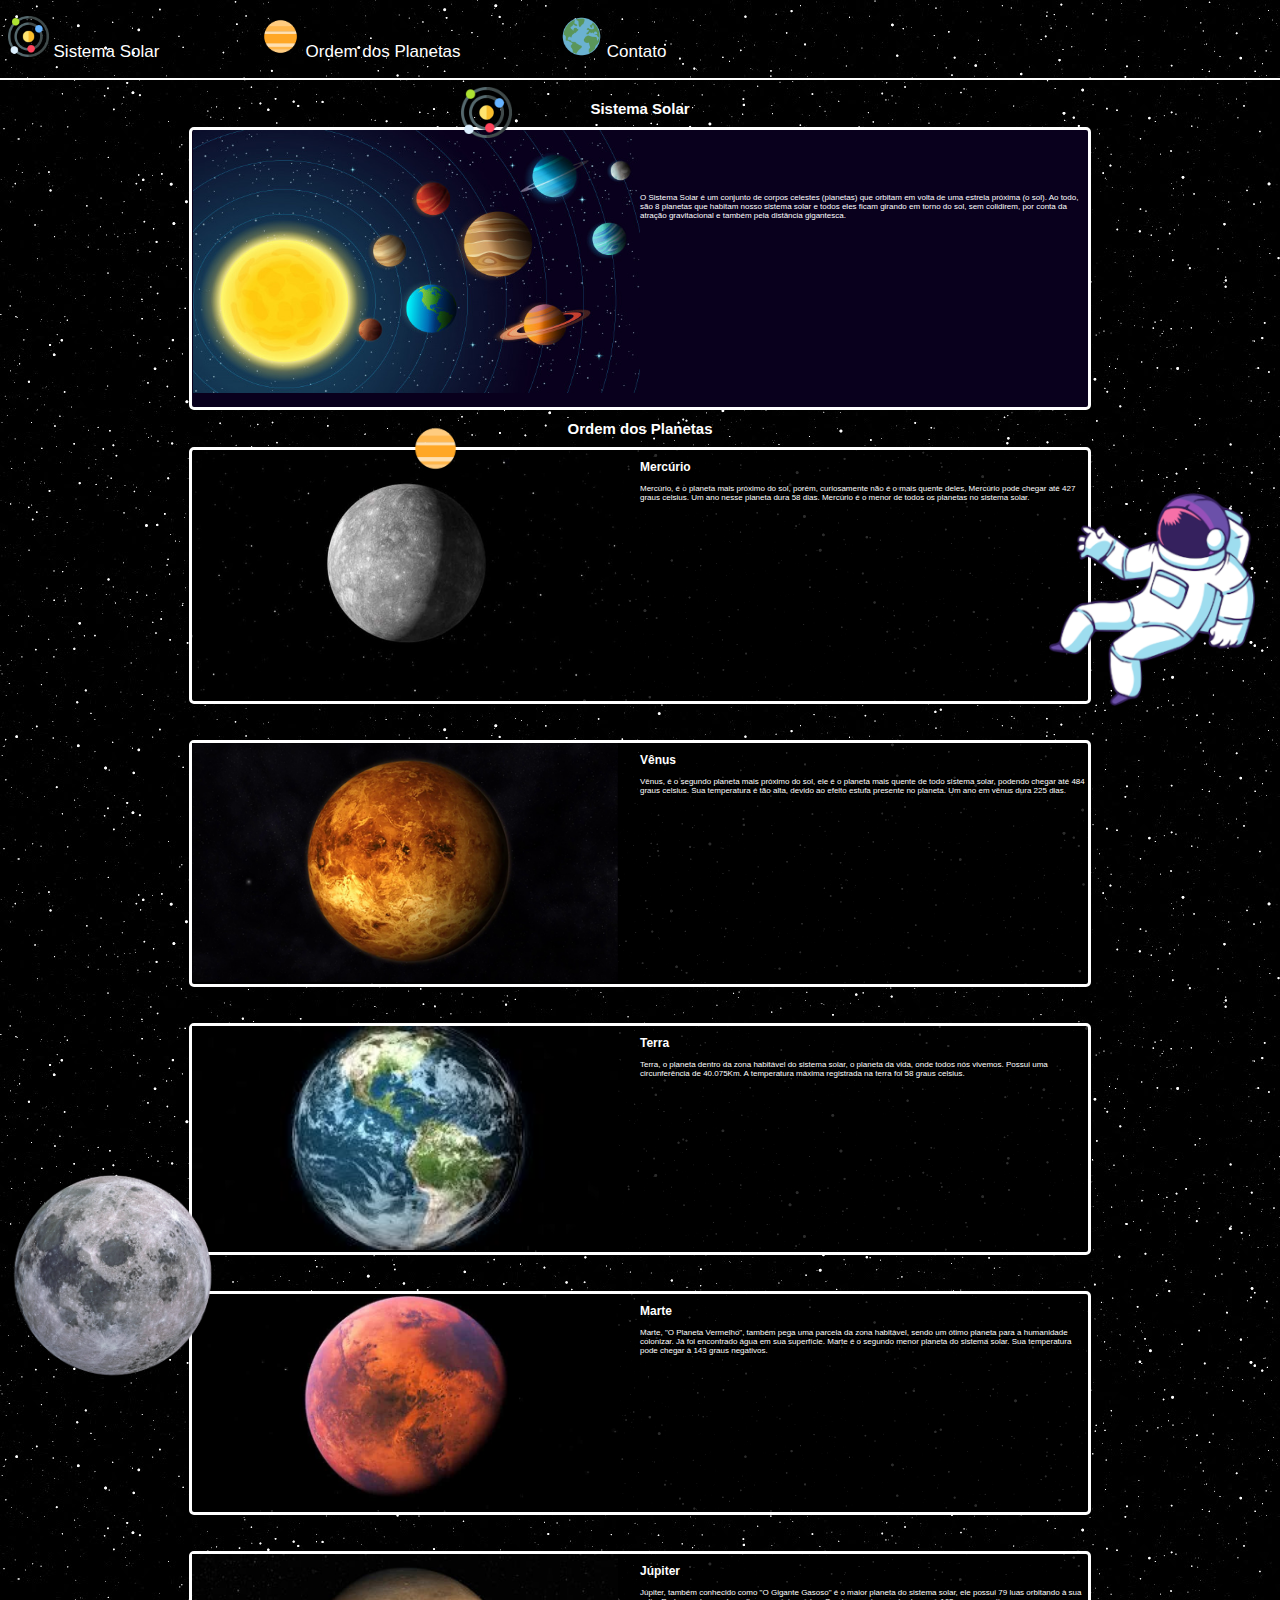
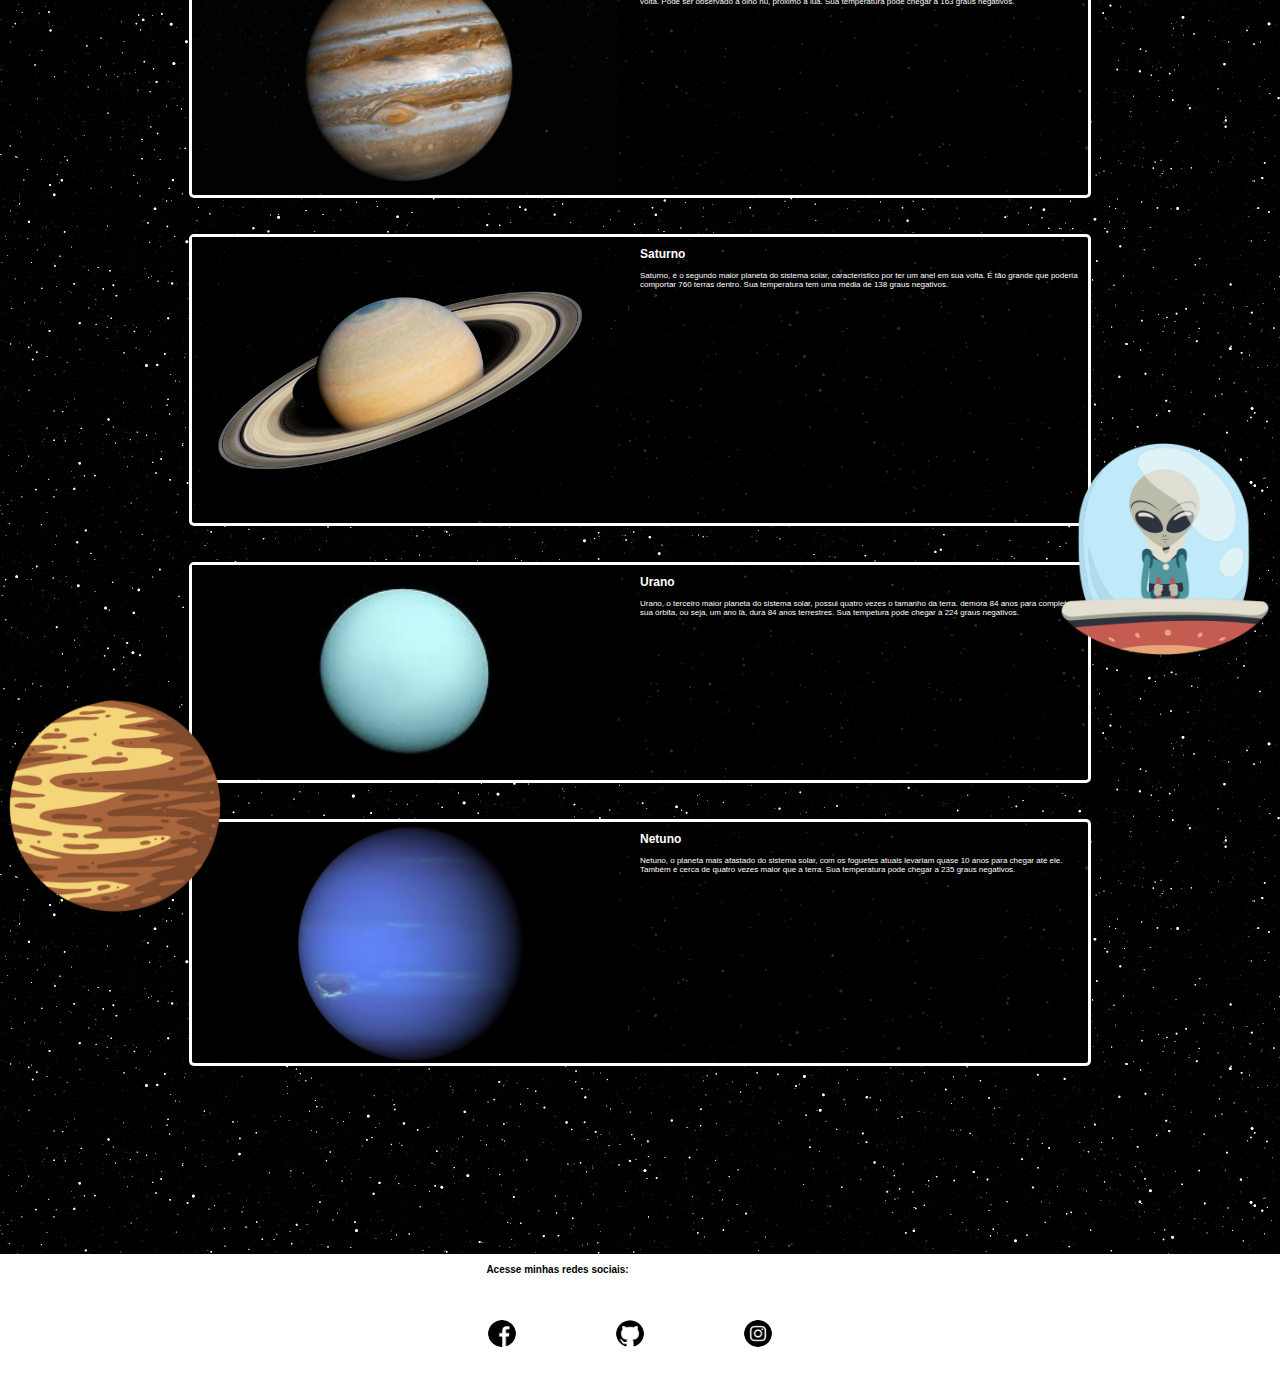
==== index.html @ 394b1b7a "adicionei os arquivos do site" ====
<!DOCTYPE html>
<html lang="pt-br">
<head>
    <meta charset="UTF-8">
    <meta http-equiv="X-UA-Compatible" content="IE=edge">
    <meta name="viewport" content="width=device-width, initial-scale=1.0">
    <title>Sistema Solar</title>
    <link rel="stylesheet" href="css/style.css">
    <link rel="shortcut icon" href="icons8-planeta-16.png" type="image/x-icon">
</head>
<body>
    <div class="container">
        <header>
            <nav class="cabeca">
                <ul>
                    <li> 
                        <a href="#icon-sistema"><img id="icon-header" src="imagens/icon-sistema.png" width="3%"></a> 
                        <a href="#icon-sistema" id="sistema">Sistema Solar</a>
                    </li>
                    <li>
                        <a href="#icon-ordem"><img id="venus" src="imagens/venus-planet.png" width="3%"></a>
                        <a href="#icon-ordem">Ordem dos Planetas</a>
                    </li>                 
                    <li id="lista">
                        <a href="#"><img id="terra" src="imagens/terra.png" width="3%"></a>
                        <a href="#">Contato</a>
                    </li>
                    
                </ul>
            </nav>
        </header>
        <main> 
          <img id="icon-sistema" src="imagens/icon-sistema.png" width="50"> 
          <h1 id="siste">Sistema Solar</h1>
          <section class="conteudo1">
                <div id="imagem-1">
                <img id="sistema-solar-img" src="imagens/sistema-solar.jpg" width="100%" height="95%">
                </div>
                <div class="txt-1">
                    <p id="texto1">O Sistema Solar é um conjunto de corpos celestes (planetas) que orbitam em volta de uma estrela próxima (o sol). Ao todo, são 8 planetas que habitam nosso sistema solar e todos eles ficam girando em torno do sol, sem colidirem, por conta da atração gravitacional e também pela distância gigantesca.</p>
                </div>
          </section>
          <img id="icon-ordem" src="imagens/venus-planet.png" width="40">
          <h1>Ordem dos Planetas</h1>
            <section class="conteudo2">
                <div id="imagem-1">
                <img id="mercuri" src="imagens/mercurio.jpg" width="95%" >
                </div>
                <div class="txt-1">
                    <h2>Mercúrio</h2>
                    <p>Mercúrio, é o planeta mais próximo do sol, porém, curiosamente não é o mais quente deles, Mercúrio pode chegar até 427 graus celsius. Um ano nesse planeta dura 58 dias. Mercúrio é o menor de todos os planetas no sistema solar.
                    </p>
                    <img id="astronauta" src="imagens/astrounauta.png" width="18%">
                </div>
            </section>
            <br> <br>
            <section class="conteudo2">
                <div id="venus-img">
                <img src="imagens/venus.png" width="95%">
                </div>
                <div class="txt-2">
                    <h2>Vênus</h2>
                    <p>Vênus, é o segundo planeta mais próximo do sol, ele é o planeta mais quente de todo sistema solar, podendo chegar até 484 graus celsius. Sua temperatura é tão alta, devido ao efeito estufa presente no planeta. Um ano em vênus dura 225 dias.
                    </p>
                </div>
            </section>
            <br> <br>
            <section class="conteudo2">
                <div id="terra-img">
                <img src="imagens/planeta-terrajpg.jpg" width="95%">
                </div>
                <div class="txt-2">
                    <h2>Terra</h2>
                    <p>Terra, o planeta dentro da zona habitável do sistema solar, o planeta da vida, onde todos nós vivemos. Possui uma circunferência de 40.075Km. A temperatura máxima registrada na terra foi 58 graus celsius.
                    </p>
                </div>
            </section>
            <br> <br>
            <img id="lua" src="imagens/moon.png" width="18%">
            <section class="conteudo2">
                <div id="marte-img">
                <img src="imagens/marte.jpg" width="95%" >
                </div>
                <div class="txt-2">
                    <h2>Marte</h2>
                    <p>Marte, "O Planeta Vermelho", também pega uma parcela da zona habitável, sendo um ótimo planeta para a humanidade colonizar. Já foi encontrado água em sua superfície. Marte é o segundo menor planeta do sistema solar. Sua temperatura pode chegar à 143 graus negativos.
                    </p>
                </div>
            </section>
            <br> <br>
            <section class="conteudo2">
                <div id="jupiter-img">
                <img src="imagens/jupiter.jpg" width="95%">
                </div>
                <div class="txt-3">
                    <h2>Júpiter</h2>
                    <p>Júpiter, também conhecido como "O Gigante Gasoso" é o maior planeta do sistema solar, ele possui 79 luas orbitando à sua volta. Pode ser observado a olho nu, próximo à lua. Sua temperatura pode chegar à 163 graus negativos.
                    </p>
                </div>
            </section>
            <br> <br>
            <section class="conteudo2">
                <div id="saturno-img">
                <img src="imagens/saturno.jpg" width="95%">
                </div>
                <div class="txt-3">
                    <h2>Saturno</h2>
                    <p>Saturno, é o segundo maior planeta do sistema solar, característico por ter um anel em sua volta. É tão grande que poderia comportar 760 terras dentro. Sua temperatura tem uma média de 138 graus negativos.
                    </p>
                </div>
            </section>
            <br> <br>
            <img id="alien" src="imagens/alien.png" width="18%">
            <section class="conteudo2">
                <div id="urano-img">
                <img src="imagens/Urano.jpg" width="95%">
                </div>
                <div class="txt-2">
                    <h2>Urano</h2>
                    <p>Urano, o terceiro maior planeta do sistema solar, possui quatro vezes o tamanho da terra. demora 84 anos para completar sua órbita, ou seja, um ano lá, dura 84 anos terrestres. Sua tempetura pode chegar à 224 graus negativos.
                    </p>
                </div>
            </section>
            <br> <br>
            <img id="plutao" src="imagens/plutao.png" width="18%">
            <section class="conteudo2">
                <div id="netuno-img">
                <img src="imagens/netuno.jpg" width="95%">
                </div>
                <div class="txt-2">
                    <h2>Netuno</h2>
                    <p>Netuno, o planeta mais afastado do sistema solar, com os foguetes atuais levariam quase 10 anos para chegar até ele. Também é cerca de quatro vezes maior que a terra. Sua temperatura pode chegar a 235 graus negativos.
                    </p>
                </div>
            </section>
        </main>
        <footer>
            <h3>Acesse minhas redes sociais:</h3>
            <div id="facebook">
                <a id="face-link" href="https://www.facebook.com/fabiano.ferreira.712714/" target="_blank" rel="external">
                    <img src="imagens/facebook.png" width="40%" height="30%">
                </a>
            </div>
            <div id="github">
               <a href="https://github.com/Fabe-0" target="_blank" rel="external">
                <img src="imagens/github.png" width="40%" height="30%">
            </a>
            </div>
            <div id="instagram">
                <a href="https://www.instagram.com/fabe__oliveira/" target="_blank" rel="external">
                    <img src="imagens/instagram.png" width="40%" height="30%">
            </a>
            </div> 
        </footer>
    </div>
</body>
</html>
---- css/style.css ----
body{
    margin: 0;
    padding: 0;
    background-image: url('/imagens/space.jpg');
    color: white;
    font-family: Arial, Helvetica, sans-serif;
}
.container{
    display: grid;
    grid-template-rows: 15% 70% 15%;
}
#siste{
    margin-top: -25%;
}
#texto1{
    margin-top: 14%;
}
.cabeca{
    
    border-bottom: 2px solid white;
}
footer{
    height: 30%;
    margin-top: 37%;
    background-color: white;
    display: grid;
    grid-template-columns: repeat(3, 0.1fr);
}
.cabeca ul a{
    list-style: none;
    text-decoration: none;
    color: white;
}
ul{
    margin-left: -10%;
}
ul li{
    display: inline;
    font-size: 17px;
    margin-left: 7%;
}
#icon-sistema{
    position: absolute;
    width: 4%;
    margin-left: 36%;
    margin-top: -26%;  
    animation: SolarSistem 5s infinite;
}
  @keyframes SolarSistem{
      100%{
          transform: rotate(360deg)
      }
  }
#icon-ordem{
    position: absolute;
    width: 4%;
    margin-left: 32%;
    margin-top: 1%;
  
}
h1{
    text-align: center;
    font-size: 15px;
}
.conteudo1{
    background-color: #09001d;
     border: 3px solid white;
     border-radius: 5px;
     width: 70%;
     font-size: 8px;
     margin: 0 auto;
     display: grid;
     grid-template-columns: 1fr 1fr;
}
.conteudo2{
    background-color: #000000d3;
     border: 3px solid white;
     border-radius: 5px;
     width: 70%;
     font-size: 8px;
     margin: 0 auto;
     display: grid;
     grid-template-columns: 1fr 1fr;
}
.conteudo3{
    background-color: #010505e7;
     border: 3px solid white;
     border-radius: 5px;
     width: 70%;
     font-size: 8px;
     margin: 0 auto;
     display: grid;
     grid-template-columns: 1fr 1fr;
}
#astronauta{
    position: absolute;
    margin-left: 31%;
    margin-top: -2%;
    animation: astronauta infinite;
    animation-duration: 20s;
}
 @keyframes astronauta{
    0%{margin-top: -2%;}
    10%{margin-top:2%}
    20%{margin-top: -2%;}
    30%{margin-top:2%;}
    40%{margin-top: -2%;}
    50%{margin-top:2%;}
    60%{margin-top: -2%;}
    70%{margin-top:2%;}
    80%{margin-top: -2%;}
    90%{margin-top:2%;}
    100%{margin-top: -2%;}
 }
#lua{
    position: absolute;
    margin-top: -10%;
    animation: lua infinite 5s;
}
#alien{
    position: absolute;
    margin-top: -10%;
    margin-left: 82%;
    animation: etzin infinite;
    animation-duration: 10s;
    animation-timing-function: ease;
    animation-delay: 2s;
}
@keyframes etzin{
    0%{margin-top: -2%;}
    10%{margin-top:2%}
    20%{margin-top: -2%;}
    30%{margin-top:2%;}
    40%{margin-top: -2%;}
    50%{margin-top:2%;}
    60%{margin-top: -2%;}
    70%{margin-top:2%;}
    80%{margin-top: -2%;}
    90%{margin-top:2%;}
    100%{
        margin-top: -2%;
    }
 }
#plutao{
    position: absolute;
    margin-top: -10%;
}
#imagem-1{
    margin-left: 0.2%;
}
h3{ 
    position: absolute;
    font-size: 10px;
    margin-left: 38%;
    color: black;
  
}
#facebook{
    position: absolute;
    margin-left: 38%;
    margin-top: 5%;
    cursor: pointer;
    transition: transform 2s;
}
#facebook img{
    width: 40%;
    border: 2px solid white;
    border-radius: 50%;
    
    transition: background-color .5s;
}
#facebook img:hover{
    transform: translateY(-10%);
    background-color: #3666a5;
    border: 2px solid #1773EA;
    transition: border .5s;
    
}
#github{
    position: absolute;
    margin-left: 48%;
    margin-top: 5%;
    cursor: pointer;
    transition: transform .5s;
    transition: background-color .5s;
}
#github img{
    border: 2px solid white;
    border-radius: 50%;
}
#github img:hover{
    transform: translateY(-10%);
    background-color: gray;
    border: 2px solid gray;
    transition: border .5s;
}
#instagram{
    position: absolute;
    margin-left: 58%;
    margin-top: 5%;
    cursor: pointer;
    transition: transform .5s;
}
#instagram img{
    border: 2px solid white;
    border-radius: 50%;
}
#instagram img:hover{
    transform: translateY(-10%);
    background: linear-gradient(90deg, #0011ff,#ff0000,#e6ff03 );
    border: 2px solid #e1306c;
    border-radius: 50%;
    transition: border .5s;
}
  @media (max-width: 500px){
    ul{
        margin-left: -15%;
    }
    ul li{
        display: inline;
        font-size: 10px;
        margin-left: -1%;
    }
    #icon-header{
        width: 5%;
    }
    #venus{
        width: 5%;
    }
    #lista{
        display: none;
    }
    #icon-sistema{
        width: 10%;
        margin-top: -106%;
        margin-left: 13%;
    }
    #siste{
        margin-top: -105%;
    }
    #icon-ordem{
        width: 10%;
        margin-top: 4%;
        margin-left: 3%;
    }
    .conteudo1{
        background-color: #09001d;
         border: 3px solid white;
         border-radius: 11px;
         width: 70%;
         font-size: 15px;
         margin: 0 auto;
         margin-right: 15%;
         display: grid;
         grid-template-rows: 1fr 0.7fr;
    }
    .conteudo2{
        background-color: #000000d3;
        border: 3px solid white;
        border-radius: 11px;
        width: 70%;
        font-size: 6px;
        margin: 0 auto;
         margin-right: 15%;
         display: grid;
         grid-template-rows: 1fr 0.9fr;
    }
    #sistema-solar-img{
        margin-top: -3%;
        width: 190%;
        height: 90%;
    }
    .txt-1{
        position: absolute;
        font-size: 6px;
        margin-top: 35%;
        margin-left: 3% ;
        width: 65%;
    }
    #imagem-1{
        margin-top: 8%;
    }
    #mercuri{
        margin-top: -4%;
        margin-left: 2%;
        width: 190%;
        height: 100%;
    }
    .txt-2{
        position: absolute;
        margin-top: 30%;
        margin-left: 3% ;
        width: 65%;
   }
   #astronauta{
        position: absolute;
        width: 50%;
        margin-left: 70%;
        margin-top: -10%;
   }
   #venus-img{
        margin-top: 2%;
        margin-left: 2%;
        width: 205%;
        height: 20%;
   }
   #terra-img{
        margin-top: 5%;
        margin-left: 2%;
         width: 205%;
         height: 20%;
   }
   #lua{
         width: 35%;
         margin-top: -30%;
         margin-left: -5%;
   }
   #marte-img{
        margin-top: 4%;
        margin-left: 2%;
        width: 205%;
        height: 15%;
   }
   #jupiter-img{
        margin-top: 2%;
        margin-left: 4%;
        width: 200%;
        height: 15%;
   }
   .txt-3{
    position: absolute;
    margin-top: 38%;
    margin-left: 3% ;
    width: 65%;
}
   #saturno-txt{
       margin-top: 100%;
   }
   #saturno-img{
       margin-left: 4%;
       margin-top: 1%;
        width: 190%;
        height: 15%;
   }
   #alien{
        width: 30%;
        margin-top: -30%;
        margin-left: 70%;
   }
   #urano-img{
        margin-top: 3%;
        margin-left: 4%;
        width: 200%;
        height: 20%;
   }
   #plutao{
        width: 30%;
        margin-top: -25%;
        margin-left: -2%;
   } 
   #netuno-img{
        margin-top: 1%;
        margin-left: 4%;
        width: 195%;
        height: 15%;
   }
   footer{
        width: 100%;
        height: 25%;
        margin-top: 130%;
   }
   h3{
        margin-left: 14%;
   }
   #facebook{
       width: 30%;
        margin-top: 15%;
        margin-left: 16%;
   }
   #github{
        width: 30%;
        margin-top: 15%;
        margin-left: 44%;
   }
   #instagram{
        width: 30%;
        margin-top: 15%;
        margin-left: 72%;
   }
}
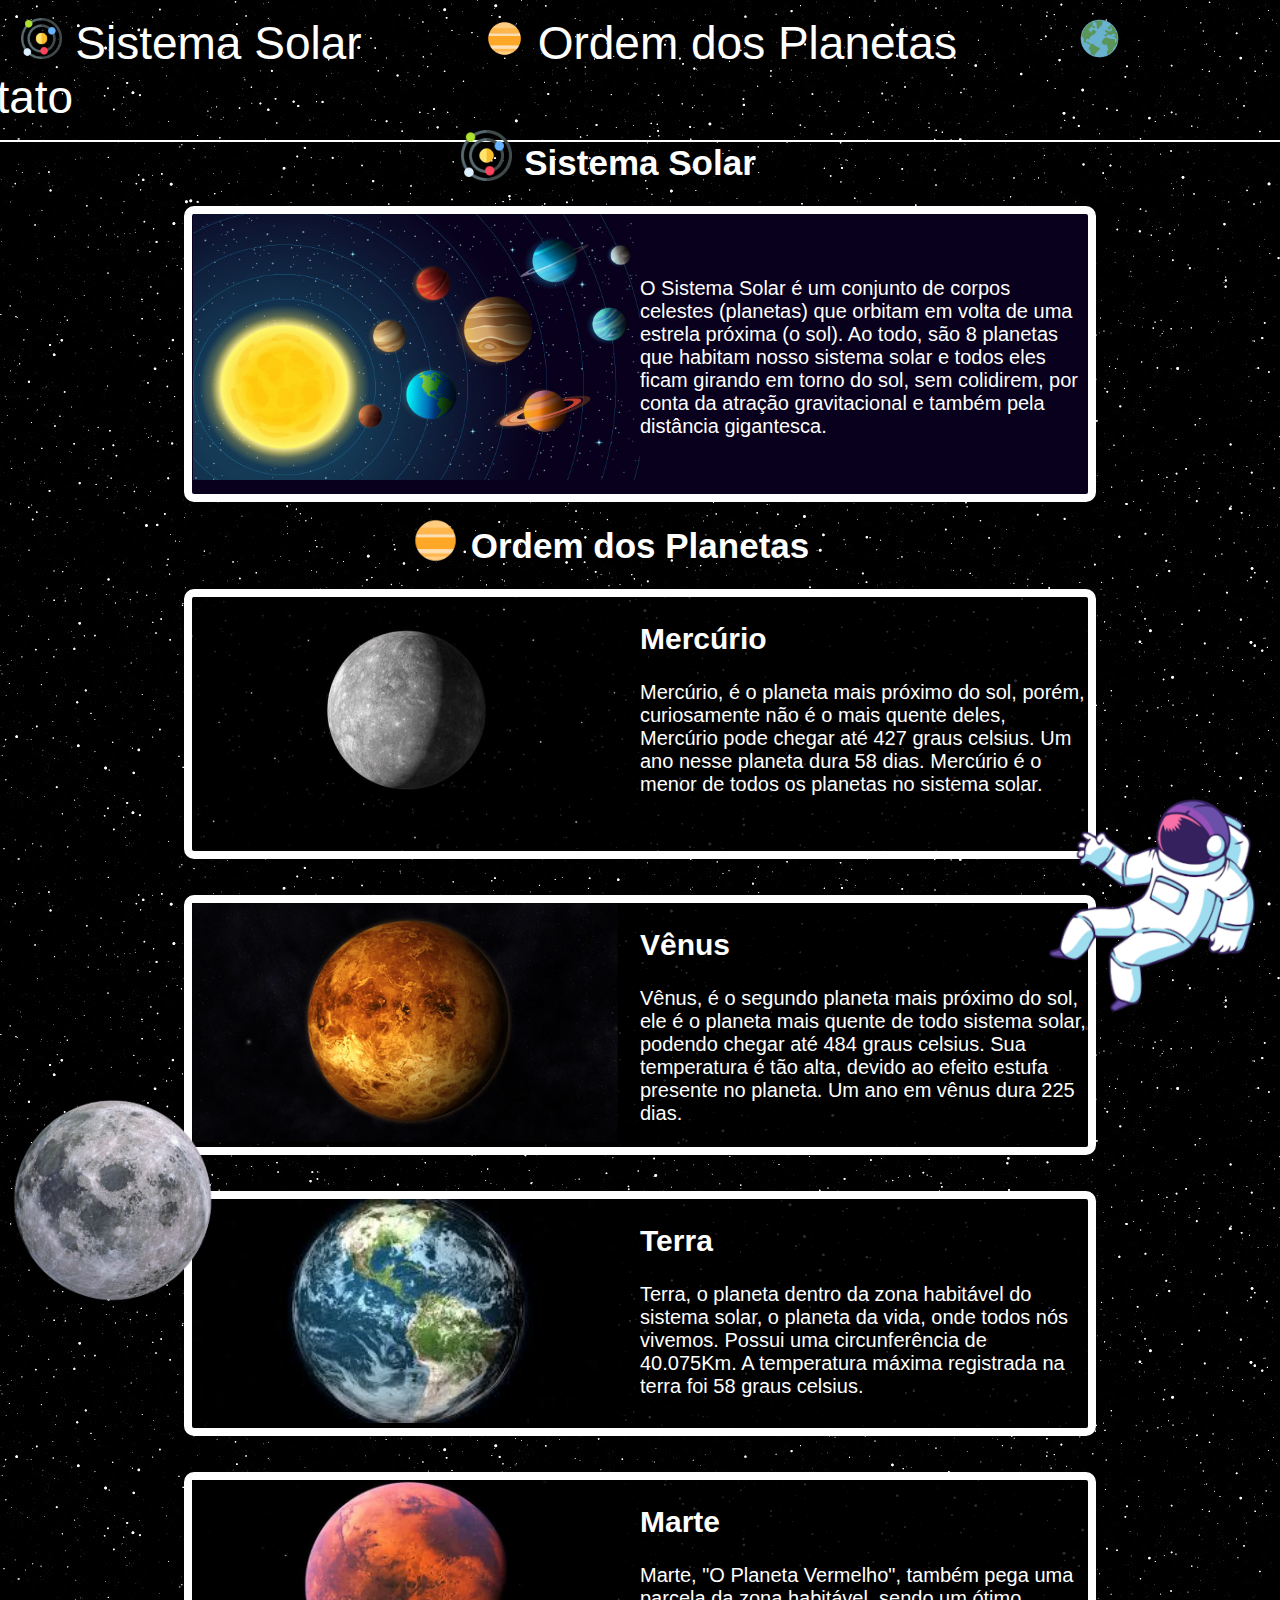
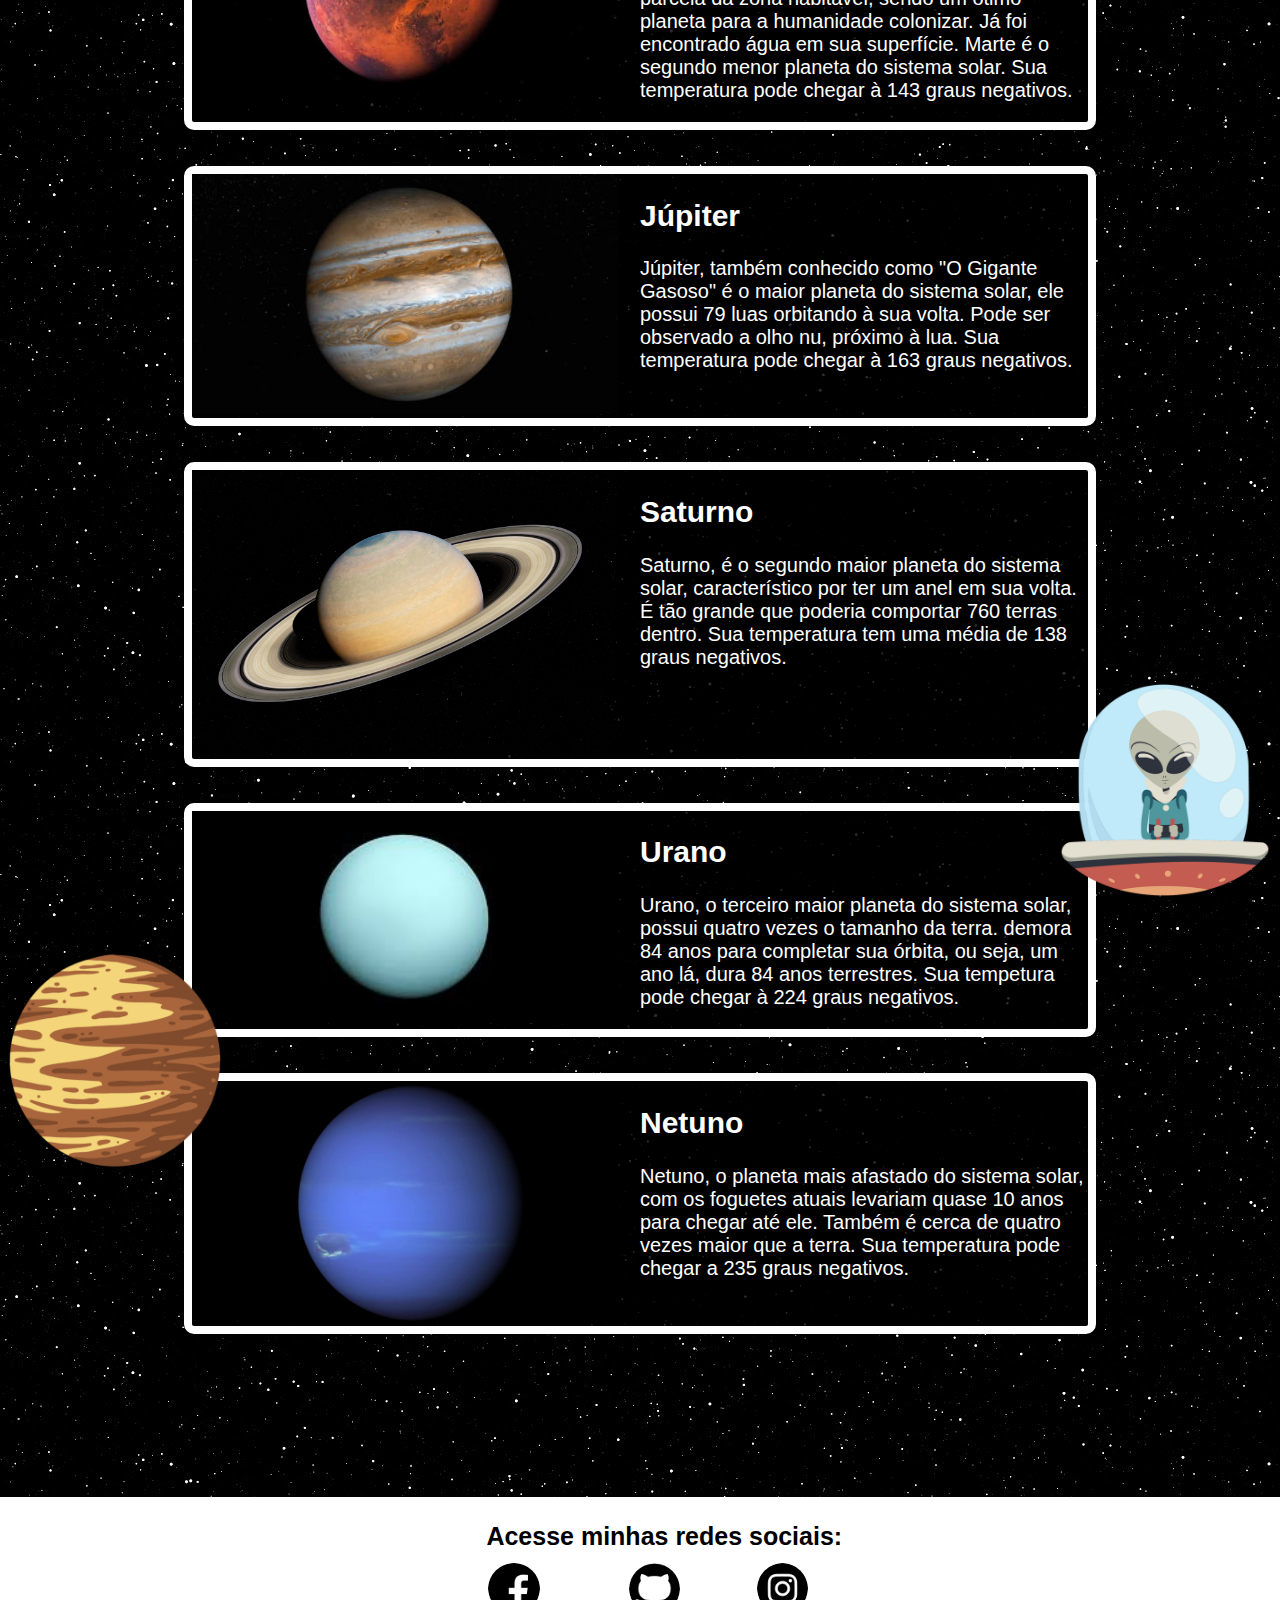
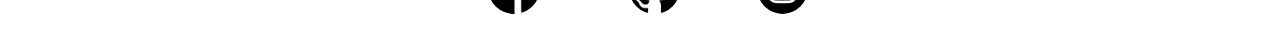
==== commit 99321774: "Add files via upload" ====
--- a/index.html
+++ b/index.html
@@ -6,7 +6,7 @@
     <meta name="viewport" content="width=device-width, initial-scale=1.0">
     <title>Sistema Solar</title>
     <link rel="stylesheet" href="css/style.css">
-    <link rel="shortcut icon" href="icons8-planeta-16.png" type="image/x-icon">
+    <link rel="shortcut icon" href="imagens/icons8-planeta-16.png" type="image/x-icon">
 </head>
 <body>
     <div class="container">
@@ -138,7 +138,7 @@
             <h3>Acesse minhas redes sociais:</h3>
             <div id="facebook">
                 <a id="face-link" href="https://www.facebook.com/fabiano.ferreira.712714/" target="_blank" rel="external">
-                    <img src="imagens/facebook.png" width="40%" height="30%">
+                    <img src="imagens/facebook.png" width="50%" height="30%">
                 </a>
             </div>
             <div id="github">
--- a/css/style.css
+++ b/css/style.css
@@ -1,7 +1,8 @@
 body{
     margin: 0;
     padding: 0;
-    background-image: url('/imagens/space.jpg');
+    background-image: url("../imagens/space.jpg");
+    background-color: black;
     color: white;
     font-family: Arial, Helvetica, sans-serif;
 }
@@ -16,7 +17,6 @@
     margin-top: 14%;
 }
 .cabeca{
-    
     border-bottom: 2px solid white;
 }
 footer{
@@ -36,8 +36,9 @@
 }
 ul li{
     display: inline;
-    font-size: 17px;
-    margin-left: 7%;
+    font-size: 46px;
+    font-family: Arial, Helvetica, sans-serif;
+    margin-left: 8%;
 }
 #icon-sistema{
     position: absolute;
@@ -60,34 +61,34 @@
 }
 h1{
     text-align: center;
-    font-size: 15px;
+    font-size: 35px;
 }
 .conteudo1{
     background-color: #09001d;
-     border: 3px solid white;
-     border-radius: 5px;
+     border: 8px solid white;
+     border-radius: 10px;
      width: 70%;
-     font-size: 8px;
+     font-size: 20px;
      margin: 0 auto;
      display: grid;
      grid-template-columns: 1fr 1fr;
 }
 .conteudo2{
     background-color: #000000d3;
-     border: 3px solid white;
-     border-radius: 5px;
+     border: 8px solid white;
+     border-radius: 10px;
      width: 70%;
-     font-size: 8px;
+     font-size: 20px;
      margin: 0 auto;
      display: grid;
      grid-template-columns: 1fr 1fr;
 }
 .conteudo3{
     background-color: #010505e7;
-     border: 3px solid white;
-     border-radius: 5px;
+     border: 8px solid white;
+     border-radius: 10px;
      width: 70%;
-     font-size: 8px;
+     font-size: 20px;
      margin: 0 auto;
      display: grid;
      grid-template-columns: 1fr 1fr;
@@ -114,7 +115,7 @@
  }
 #lua{
     position: absolute;
-    margin-top: -10%;
+    margin-top: -30%;
     animation: lua infinite 5s;
 }
 #alien{
@@ -150,13 +151,14 @@
 }
 h3{ 
     position: absolute;
-    font-size: 10px;
+    font-size: 25px;
     margin-left: 38%;
     color: black;
   
 }
 #facebook{
     position: absolute;
+    width: 10%;
     margin-left: 38%;
     margin-top: 5%;
     cursor: pointer;
@@ -178,7 +180,8 @@
 }
 #github{
     position: absolute;
-    margin-left: 48%;
+    width: 10%;
+    margin-left: 49%;
     margin-top: 5%;
     cursor: pointer;
     transition: transform .5s;
@@ -196,7 +199,8 @@
 }
 #instagram{
     position: absolute;
-    margin-left: 58%;
+    width: 10%;
+    margin-left: 59%;
     margin-top: 5%;
     cursor: pointer;
     transition: transform .5s;
@@ -218,8 +222,8 @@
     }
     ul li{
         display: inline;
-        font-size: 10px;
-        margin-left: -1%;
+        font-size: 23px;
+        margin-left: 8%;
     }
     #icon-header{
         width: 5%;
@@ -232,11 +236,11 @@
     }
     #icon-sistema{
         width: 10%;
-        margin-top: -106%;
+        margin-top: -95%;
         margin-left: 13%;
     }
     #siste{
-        margin-top: -105%;
+        margin-top: -95%;
     }
     #icon-ordem{
         width: 10%;
@@ -245,8 +249,8 @@
     }
     .conteudo1{
         background-color: #09001d;
-         border: 3px solid white;
-         border-radius: 11px;
+         border: 5px solid white;
+         border-radius: 15px;
          width: 70%;
          font-size: 15px;
          margin: 0 auto;
@@ -259,7 +263,7 @@
         border: 3px solid white;
         border-radius: 11px;
         width: 70%;
-        font-size: 6px;
+        font-size: 15px;
         margin: 0 auto;
          margin-right: 15%;
          display: grid;
@@ -272,7 +276,7 @@
     }
     .txt-1{
         position: absolute;
-        font-size: 6px;
+        font-size: 15px;
         margin-top: 35%;
         margin-left: 3% ;
         width: 65%;
@@ -311,8 +315,8 @@
          height: 20%;
    }
    #lua{
-         width: 35%;
-         margin-top: -30%;
+         width: 30%;
+         margin-top: -100%;
          margin-left: -5%;
    }
    #marte-img{
@@ -354,8 +358,8 @@
         height: 20%;
    }
    #plutao{
-        width: 30%;
-        margin-top: -25%;
+        width: 25%;
+        margin-top: -15%;
         margin-left: -2%;
    } 
    #netuno-img{
@@ -367,10 +371,11 @@
    footer{
         width: 100%;
         height: 25%;
-        margin-top: 130%;
+        margin-top: 125%;
    }
    h3{
         margin-left: 14%;
+        font-size: 25px;
    }
    #facebook{
        width: 30%;
